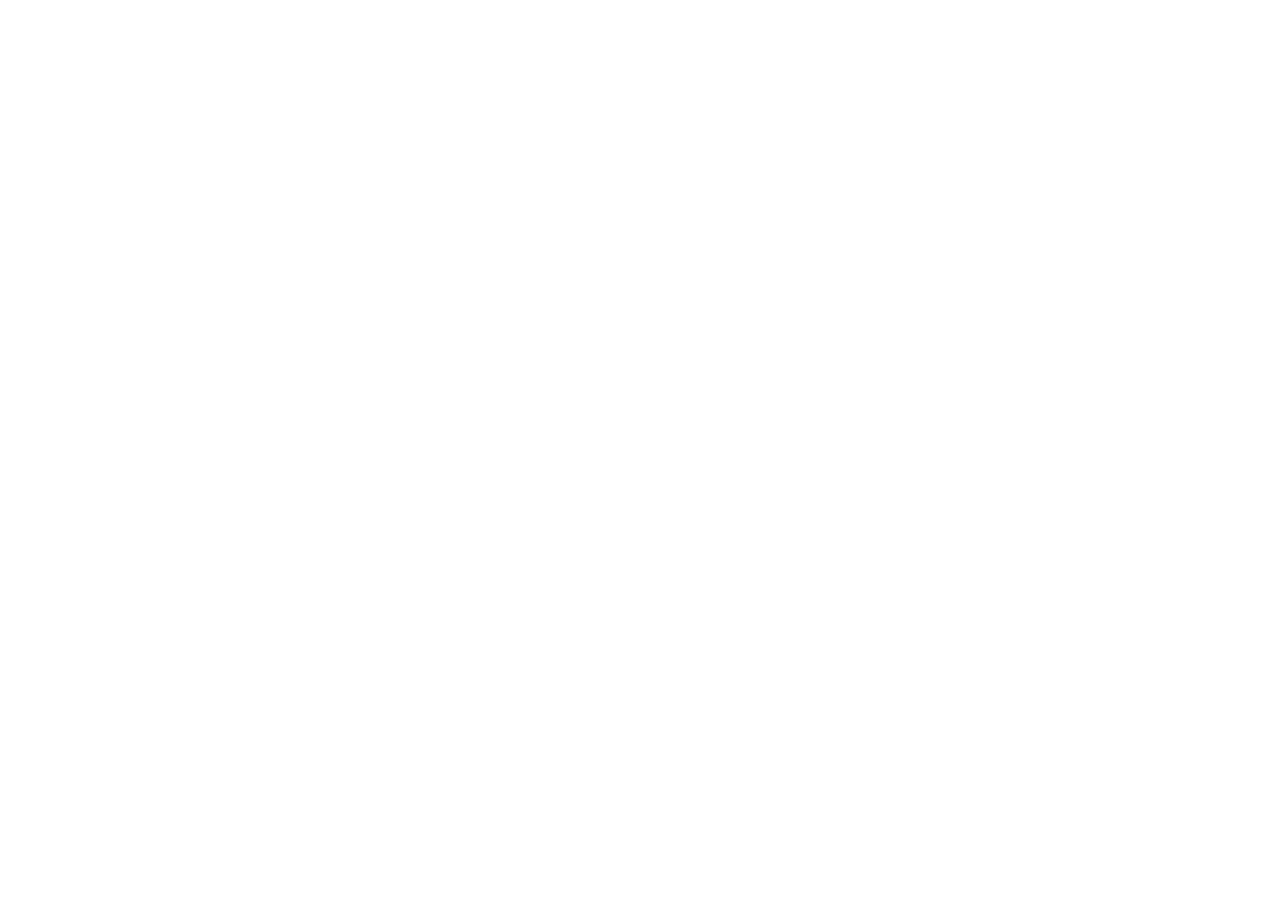
==== index.html @ 4f9fa28c "Setup" ====
<!DOCTYPE html>
<html lang="en">
<head>
    <meta charset="UTF-8">
    <meta name="viewport"       content="width=device-width, initial-scale=1.0">
    <meta http-equiv="X-UA-Compatible" content="ie=edge">
    <meta name="author"         content="Roach">
    <meta name="keywords"       content="forms + login + signup + design">
    <meta name="description"    content="UI/UX login form designed by Roach">

    <!-- Webpage icon -->
    <link rel="icon" href="imgaes/Background-1.png">

    <!-- Linking external styling sheets -->
    <link rel="stylesheet" href="css/style.css"         type="text/css">
    <link rel="stylesheet" href="css/mediaQuery.css"    type="text/css">

    <!-- Linking font-awesome resource sheet -->
    <link rel="stylesheet" href="fonts/css/all.css"     type="text/css">

    <title>Fire Bender </title>
</head>
<body>
    
</body>
</html>
---- css/style.css ----
*{
    padding: 0;
    margin: 0;
    font-family: "Poppins";
}
body{
    width: 100%;
    height: 100vh;
    background-image: url(../images/Background-1.png);
    background-position: center;
    background-size: cover;
    background-repeat: no-repeat;

}
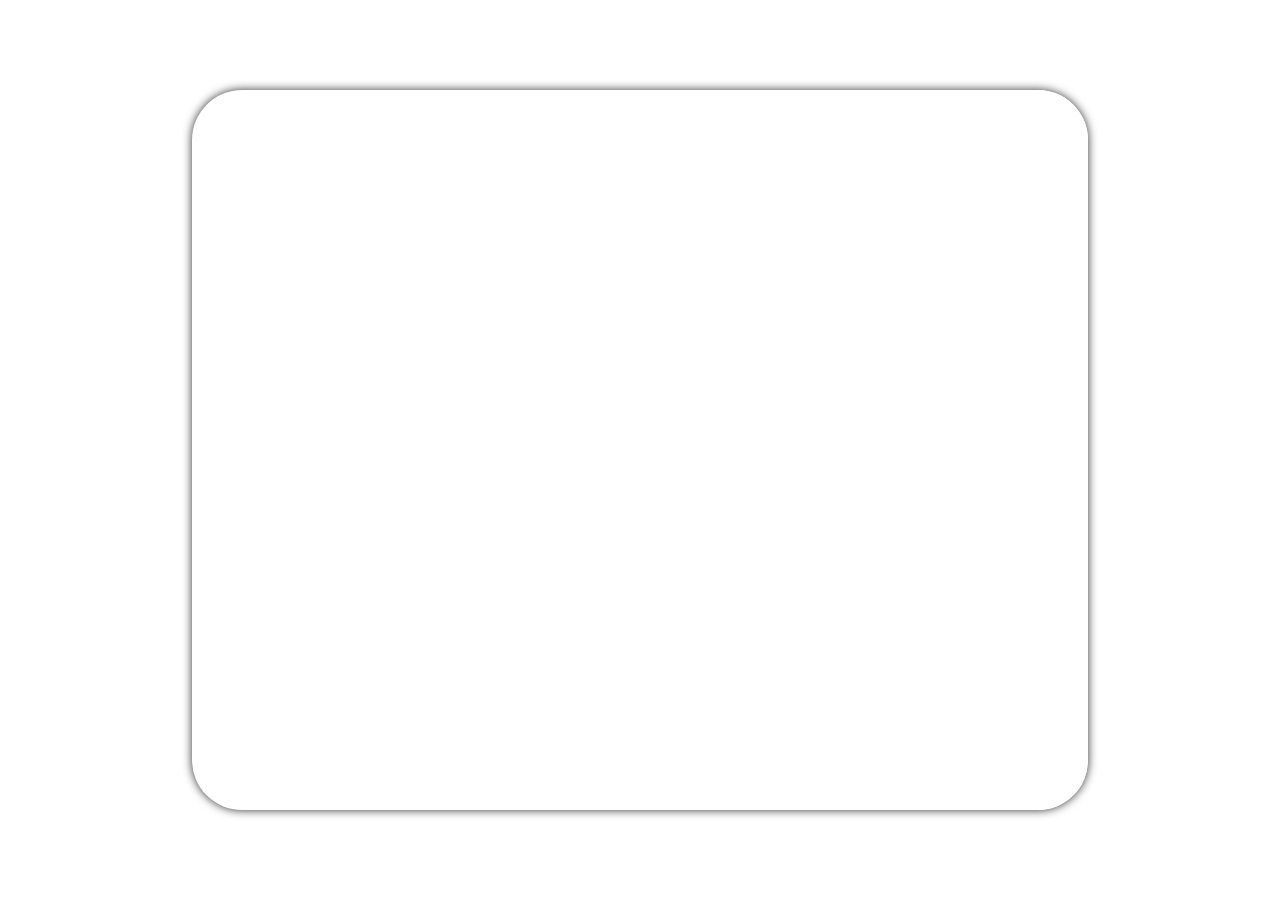
==== commit 4f1d67d1: "Right Banner Design" ====
--- a/index.html
+++ b/index.html
@@ -21,6 +21,23 @@
     <title>Fire Bender </title>
 </head>
 <body>
+
+    <div class="mainBody">
+        <div class="left-panel">
+
+            <div class="button-1">
+                <span>Fire Bender</span>
+            </div>
+
+            <div class="button-2">
+                <button type="button" class="signup">Sign Up</button>
+                <button type="button" class="joinus">Join Us</button>
+            </div>
+
+        </div>
+
+        <div class="right-panel"></div>
+    </div>
     
 </body>
 </html>--- a/css/style.css
+++ b/css/style.css
@@ -10,5 +10,84 @@
     background-position: center;
     background-size: cover;
     background-repeat: no-repeat;
+    display: flex;
 
-}+}
+
+/** styling Main Body **/
+.mainBody{
+    width: 70%;
+    height: 80vh;
+    margin:auto;
+    border-radius: 50px;
+    box-shadow: 0 0 10px #2F2F2F;
+    background-color: white;
+    overflow: hidden;
+    display: flex;
+}
+.left-panel{
+    width: 60%;
+    height: 78vh;
+    background-image: url(../images/Background.png);
+    background-position: center;
+    background-size: cover;
+    background-repeat: no-repeat;
+    clip-path: polygon(0 0, 100% 0, 85% 100%, 0 100%);
+    margin: auto;
+    border-radius: 50px;
+    margin-left: 0.5%;
+    display: flex;
+ 
+    
+}
+.right-panel{
+    width: 40%;
+    height: 80vh;
+    background-color: white;
+    display: flex;
+    flex-direction: column;
+    justify-content: center;
+    align-items: center;
+}
+.button-1{
+    width: 50%;
+    height: 10%;
+    margin-left: 7%;
+    margin-top: 5%;
+}
+.button-1 span{
+    color: white;
+    font-size: 20px;
+    font-weight: 500;
+    line-height: 60px;
+}
+.button-2{
+    width: 50%;
+    height: 10%;
+    margin-top: 5%;
+}
+.button-2 .signup{
+    margin-left: 30%;
+    border: none;
+    background-color: transparent;
+    font-size: 15px;
+    margin-top: 2%;
+    padding: 10px;
+    padding-left: 20px;
+    padding-right: 20px;
+    border-radius: 50px;
+    color: white;
+
+}
+.button-2 .joinus{
+    border: none;
+    background-color: transparent;
+    font-size: 15px;
+    margin-top: 2%;
+    padding: 10px;
+    padding-left: 20px;
+    padding-right: 20px;
+    border: 2px solid white;
+    border-radius: 50px;
+    color: white;
+}
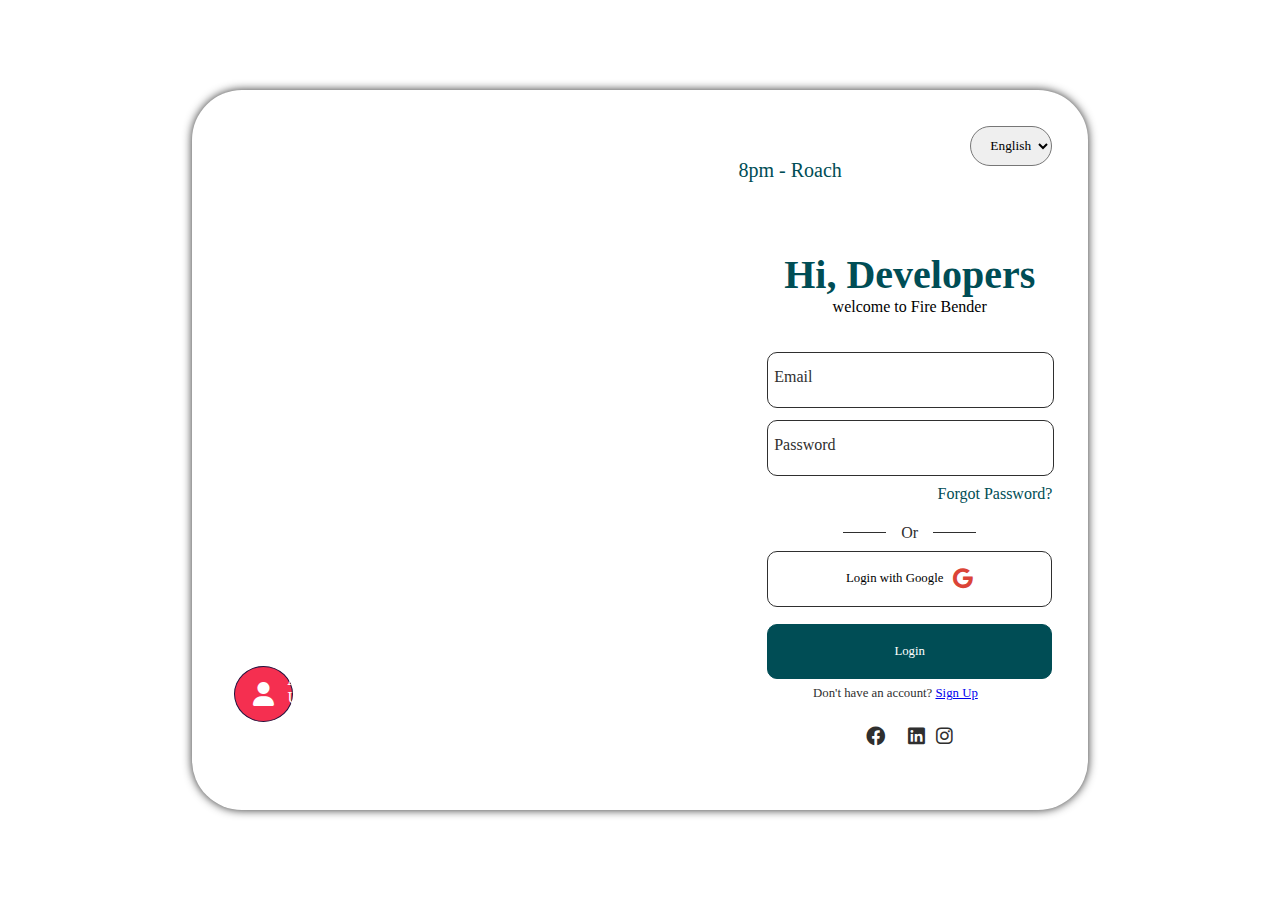
==== commit 067b2441: "HELLO" ====
--- a/index.html
+++ b/index.html
@@ -2,42 +2,199 @@
 <html lang="en">
 <head>
     <meta charset="UTF-8">
-    <meta name="viewport"       content="width=device-width, initial-scale=1.0">
+    <meta name="viewport" content="width=device-width, initial-scale=1.0">
     <meta http-equiv="X-UA-Compatible" content="ie=edge">
-    <meta name="author"         content="Roach">
-    <meta name="keywords"       content="forms + login + signup + design">
-    <meta name="description"    content="UI/UX login form designed by Roach">
+    <meta name="author" content="Roach">
+    <meta name="keywords" content="forms + login + signup + design">
+    <meta name="description" content="UI/UX login form designed by Roach">
 
     <!-- Webpage icon -->
-    <link rel="icon" href="imgaes/Background-1.png">
+    <link rel="icon" href="images/logo.png">
 
     <!-- Linking external styling sheets -->
-    <link rel="stylesheet" href="css/style.css"         type="text/css">
-    <link rel="stylesheet" href="css/mediaQuery.css"    type="text/css">
+    <link rel="stylesheet" href="css/style.css" type="text/css">
+    <link rel="stylesheet" href="css/mediaQuery.css" type="text/css">
 
     <!-- Linking font-awesome resource sheet -->
-    <link rel="stylesheet" href="fonts/css/all.css"     type="text/css">
-
-    <title>Fire Bender </title>
+    <link rel="stylesheet" href="fonts/css/all.css" type="text/css">
+
+    <!-- cdn for online font awesome -->
+    <link rel="stylesheet" href="https://cdnjs.cloudflare.com/ajax/libs/font-awesome/6.7.0/css/all.min.css" integrity="sha512-9xKTRVabjVeZmc+GUW8GgSmcREDunMM+Dt/GrzchfN8tkwHizc5RP4Ok/MXFFy5rIjJjzhndFScTceq5e6GvVQ==" crossorigin="anonymous" referrerpolicy="no-referrer" />
+
+    <title>8pm | Signup</title>
 </head>
 <body>
-
     <div class="mainBody">
         <div class="left-panel">
-
             <div class="button-1">
-                <span>Fire Bender</span>
-            </div>
-
-            <div class="button-2">
-                <button type="button" class="signup">Sign Up</button>
-                <button type="button" class="joinus">Join Us</button>
-            </div>
-
+                <span>8PM</span>
+            
+            </div>
+
+            <div class="section-3">
+            </div>
+
+            <div class="section-4">
+                <div class="user">
+                    <i class="fa-solid fa-user"></i>
+                </div>
+            
+                <div class="details">
+                    <span><strong>AlSoft </strong> <br> UI & Illustrations</span>
+                </div>
+
+                <div class="arrows">
+                    <i class="fa-solid fa-arrow-left fa-bounce" id="left"></i>
+                    <i class="fa-solid fa-arrow-right fa-bounce" id="right"></i>
+                </div>
+            </div>
         </div>
 
-        <div class="right-panel"></div>
+        <div class="right-panel">
+            <!-- adding form elements-->
+            <div class="label">
+                <h1>8pm - Roach</h1>
+
+                <select id="language" name="language">
+                    <option value="en">English</option>
+                    <option value="fr">French</option>
+                    <option value="es">Spanish</option>
+                    <option value="de">German</option>
+                    <option value="it">Italian</option>
+                    <option value="pt">Portuguese</option>
+                    <option value="ar">Arabic</option>
+                    <option value="zh">Chinese</option>
+                    <option value="ja">Japanese</option>
+                </select>
+            </div>
+
+            <!-- Forms container -->
+            <div class="forms-container">
+                <!-- Login Form -->
+                <form class="login-form">
+                    <h1>Hi, Developers</h1>
+                    <h6>welcome to Fire Bender</h6>
+
+                    <div class="email">
+                        <input type="email" required>
+                        <label>Email</label>
+                    </div>
+
+                    <div class="password">
+                        <input type="password" required>
+                        <label>Password</label>
+                    </div>
+
+                    <label class="forgot-password toggle-forgot">Forgot Password?</label>
+
+                    <div class="Or">
+                        <div class="one"></div>
+                        <span>Or</span>
+                        <div class="two"></div>
+                    </div>
+
+                    <button type="button" class="google">
+                        Login with Google
+                        <i class="fa-brands fa-google" id="icon-google"></i>
+                    </button>
+
+                    <button type="submit" class="login">Login</button>
+
+                    <div class="options">
+                        <label>Don't have an account? 
+                            <a href="#" class="toggle-form">Sign Up</a>
+                        </label>
+                    </div>
+
+                    <div class="socials">
+                        <i class="fa-brands fa-facebook" id="icon-facebook"></i>
+                        <i class="fa-brands fa-x-twitter" id="icon-twitter"></i>
+                        <i class="fa-brands fa-linkedin" id="icon-linkedin"></i>
+                        <i class="fa-brands fa-instagram" id="icon-instagram"></i>
+                    </div>
+                </form>
+
+                <!-- Signup Form -->
+                <form class="signup-form">
+                    <h1>Create Account</h1>
+                    <h6>join the Fire Bender community</h6>
+
+                    <div class="name">
+                        <input type="text" required>
+                        <label>Full Name</label>
+                    </div>
+
+                    <div class="email">
+                        <input type="email" required>
+                        <label>Email</label>
+                    </div>
+
+                    <div class="password">
+                        <input type="password" required>
+                        <label>Password</label>
+                    </div>
+
+                    <div class="confirm-password">
+                        <input type="password" required>
+                        <label>Confirm Password</label>
+                    </div>
+
+                    <div class="Or">
+                        <div class="one"></div>
+                        <span>Or</span>
+                        <div class="two"></div>
+                    </div>
+
+                    <button type="button" class="google">
+                        Sign up with Google
+                        <i class="fa-brands fa-google" id="icon-google"></i>
+                    </button>
+
+                    <button type="submit" class="signup-btn">Sign Up</button>
+
+                    <div class="options">
+                        <label>Already have an account? 
+                            <a href="#" class="toggle-form">Login</a>
+                        </label>
+                    </div>
+
+                    <div class="socials">
+                        <i class="fa-brands fa-facebook" id="icon-facebook"></i>
+                        <i class="fa-brands fa-x-twitter" id="icon-twitter"></i>
+                        <i class="fa-brands fa-linkedin" id="icon-linkedin"></i>
+                        <i class="fa-brands fa-instagram" id="icon-instagram"></i>
+                    </div>
+                </form>
+
+                <!-- Forgot Password Form -->
+                <form class="forgot-form">
+                    <h1>Reset Password</h1>
+                    <h6>we'll send you reset instructions</h6>
+
+                    <div class="email">
+                        <input type="email" required>
+                        <label>Email</label>
+                    </div>
+
+                    <button type="submit" class="reset-btn">Send Reset Link</button>
+
+                    <div class="options">
+                        <label>Remember your password? 
+                            <a href="#" class="toggle-login">Login</a>
+                        </label>
+                    </div>
+
+                    <div class="socials">
+                        <i class="fa-brands fa-facebook" id="icon-facebook"></i>
+                        <i class="fa-brands fa-x-twitter" id="icon-twitter"></i>
+                        <i class="fa-brands fa-linkedin" id="icon-linkedin"></i>
+                        <i class="fa-brands fa-instagram" id="icon-instagram"></i>
+                    </div>
+                </form>
+            </div>
+        </div>
     </div>
     
+    <script src="js/script.js"></script>
 </body>
 </html>--- a/css/style.css
+++ b/css/style.css
@@ -6,7 +6,7 @@
 body{
     width: 100%;
     height: 100vh;
-    background-image: url(../images/Background-1.png);
+    background-image: url(../images/8pm-3.png);
     background-position: center;
     background-size: cover;
     background-repeat: no-repeat;
@@ -28,7 +28,7 @@
 .left-panel{
     width: 60%;
     height: 78vh;
-    background-image: url(../images/Background.png);
+    background-image: url(../images/8pm-3\ -\ Copy.png);
     background-position: center;
     background-size: cover;
     background-repeat: no-repeat;
@@ -37,22 +37,21 @@
     border-radius: 50px;
     margin-left: 0.5%;
     display: flex;
+    flex-direction: column;
  
     
 }
 .right-panel{
     width: 40%;
     height: 80vh;
-    background-color: white;
+    background-color: transparent;
     display: flex;
     flex-direction: column;
-    justify-content: center;
-    align-items: center;
+
 }
 .button-1{
-    width: 50%;
-    height: 10%;
-    margin-left: 7%;
+    width: 100%;
+    height: 10%;
     margin-top: 5%;
 }
 .button-1 span{
@@ -60,14 +59,11 @@
     font-size: 20px;
     font-weight: 500;
     line-height: 60px;
-}
-.button-2{
-    width: 50%;
-    height: 10%;
-    margin-top: 5%;
-}
-.button-2 .signup{
-    margin-left: 30%;
+    margin-left: 7%;
+}
+
+.button-1 .signup{
+    margin-left: 35%;
     border: none;
     background-color: transparent;
     font-size: 15px;
@@ -79,7 +75,7 @@
     color: white;
 
 }
-.button-2 .joinus{
+.button-1 .joinus{
     border: none;
     background-color: transparent;
     font-size: 15px;
@@ -91,3 +87,784 @@
     border-radius: 50px;
     color: white;
 }
+
+.section-3{
+    width: 100%;
+    height: 70%;
+
+}
+.section-4{
+    width: 100%;
+    height: 20%;
+    display: flex;    
+}
+.section-4 .user{
+    width: 10%;
+    height:  100%;
+    margin-left: 7%;
+}
+.section-4 .user i{
+    color: white;
+    font-size: 1.5rem;
+    border: 1px solid #23133E;
+    padding: 15px;
+    padding-left: 18px;
+    padding-right: 18px;
+    border-radius: 50%;
+    background-color: #F52F50;
+}
+.section-4 .details{
+    color: white;
+    margin-top: 5px;
+}
+
+.section-4 .arrows{
+    width: 20%;
+    margin-left: 35%;
+}
+.section-4 .arrows #left,
+.section-4 .arrows #right{
+    font-size: 1rem;
+    color: white;
+    border: 1px solid white;
+    padding: 15px;
+    border-radius: 50px;
+    margin-right: 5%;
+    cursor: pointer;
+    transition: .5s;
+    background: transparent;
+}
+.section-4 .arrows #left:hover,
+.section-4 .arrows #right:hover{
+    background-color: #F52F50;
+    border: 1px solid #F52F50;
+    transition: .5s;
+}
+
+/** styling the right panel element **/
+.label{
+    height: 15%;
+    display: flex;
+    justify-content: space-between;
+   
+}
+.label h1{
+    font-size: 20px;
+    font-weight: 500;
+    line-height: 160px;
+    margin-left: 2%;
+    color: #004D55;
+}
+.label #language{
+    height: 40px;
+    margin-right: 10%;
+    margin-top: 10%;
+    border-radius: 50px;
+    text-indent: 15px;
+}
+
+/** styling the form and its elements **/
+form{
+    width: 80%;
+    height: 80%;
+}
+form h1{
+    text-align: center;
+    margin-top: 15%;
+    font-size: 2.5rem;
+    color: #004D55;
+}
+form h6{
+    text-align: center;
+    font-size: 1rem;
+    font-weight: 300;
+}
+
+.email{
+    position: relative;
+    height: 10%;
+    margin-top: 10%;
+
+}
+.email input{
+    width: 80%;
+    height: 85%;
+    padding: 1px 0;
+    color: #2F2F2F;
+    outline: none;
+    background: transparent;
+    margin-left: 10%;
+    border: 1px solid #2F2F2F;
+    border-radius: 10px;
+    text-indent: 10px;
+}
+.email label{
+    position: absolute;
+    top: 20%;
+    left: 12%;
+    color: #2F2F2F;
+    font-size: 1rem;
+    pointer-events: none;
+    transition: .5s;
+}
+
+.password{
+    position: relative;
+    height: 10%;
+    margin-top: 2%;
+
+}
+.password input{
+    width: 80%;
+    height: 85%;
+    padding: 1px 0;
+    color: #2F2F2F;
+    outline: none;
+    background: transparent;
+    margin-left: 10%;
+    border: 1px solid #2F2F2F;
+    border-radius: 10px;
+    text-indent: 10px;
+}
+.password label{
+    position: absolute;
+    top: 20%;
+    left: 12%;
+    color: #2F2F2F;
+    font-size: 1rem;
+    pointer-events: none;
+    transition: .5s;
+}
+/** adding focus effects **/
+.email input:focus ~ label,
+.email input:valid ~ label{
+    top: -7px;
+    left: 15%;
+    color: #004D55;
+    font-size: .8rem;
+    transition: .5s;
+    background-color: whitesmoke;
+    padding-left: 10px;
+    padding-right: 10px;
+}
+.password input:focus ~ label,
+.password input:valid ~ label{
+    top: -7px;
+    left: 15%;
+    color: #004D55;
+    font-size: .8rem;
+    transition: .5s;
+    background-color: whitesmoke;
+    padding-left: 10px;
+    padding-right: 10px;
+}
+
+/** more focus effects **/
+.email input:focus,
+.password input:focus{
+    border: 1px solid #004D55;
+    transition: .5s;
+    color: #2F2F2F;
+}
+form label{
+    float: right;
+    margin-right: 10%;
+    color: #004D55;
+    margin-top: 1%;
+}
+
+/** styling the or div **/
+.Or{
+    height: 5%;
+    width: 80%;
+    display: flex;
+    justify-content: center;
+    align-items: center;
+    margin-top: 10%;
+    margin-left: 10%;
+}
+.Or .one,
+.Or .two{
+    width: 15%;
+    height: 1px;
+    background-color: #2F2F2F;
+}
+.Or span{
+    margin: 0 15px;
+    color: #2F2F2F;
+}
+
+/** styling google button **/
+.google{
+    width: 80%;
+    height: 9%;
+    display: flex;
+    border-radius: 10px;
+    justify-content: center;
+    align-items: center;
+    margin-top: 1%;
+    margin-left: 10%;
+    border: 1px solid #2F2F2F;
+    font-size: 0.8rem;
+    background: transparent;
+}
+#icon-google{
+    margin-left: 10px;
+    color: #DB4437;
+    font-size: 1.3rem;
+}
+
+/** styling the login button **/
+.login{
+    width: 80%;
+    height: 9%;
+    border-radius: 10px;
+    border: 1px solid #004D55;
+    margin-left: 10%;
+    margin-top: 5%;
+    background-color: #004D55;
+    color: white;
+    font-size: 0.8rem;
+}
+/** styling the option div **/
+.options{
+    width: 80%;
+    height: 5%;
+    margin-left: 10%;
+    display: flex;
+    justify-content: center;
+    margin-top: 1%;
+}
+.options label{
+    color: #2F2F2F;
+    font-size: 0.8rem;
+}
+.options .signup{
+    color: #004D55;
+    font-size: 0.8rem;
+    text-decoration: none;
+    cursor: pointer;
+    transition: .5s;
+}
+.options .signup:hover{
+    text-decoration: underline;
+    transition: .5s;
+}
+
+
+/** styling social media icons **/
+.socials{
+    display: flex;
+    width:80%;
+    height: 10%;
+    justify-content: center;
+    margin-left: 10%;
+    margin-top: 2%;
+}
+.socials i{
+    color: #2F2F2F;
+    font-size: 1.2rem;
+    margin: 2%;
+    transition: .8s;
+}
+
+/* Forms Container Styles */
+.forms-container {
+    position: relative;
+    width: 100%;
+    height: 100%;
+    overflow-y: auto;
+    overflow-x: hidden;
+}
+
+.login-form,
+.signup-form {
+    position: absolute;
+    width: 100%;
+    height: 100%;
+    transition: transform 0.6s ease-in-out;
+}
+
+.login-form {
+    left: 0;
+    transform: translateX(0);
+}
+
+.signup-form {
+    left: 0;
+    transform: translateX(100%);
+}
+
+.login-form.slide-out {
+    transform: translateX(-100%);
+}
+
+.signup-form.slide-in {
+    transform: translateX(0);
+}
+
+/* Signup Form Specific Styles */
+.signup-form .name,
+.signup-form .email,
+.signup-form .password,
+.signup-form .confirm-password {
+    position: relative;
+    height: 10%;
+    margin-top: 2%;
+}
+
+.signup-form .name {
+    margin-top: 10%;
+}
+
+.signup-form h1 {
+    text-align: center;
+    margin-top: 15%;
+    font-size: 2.5rem;
+    color: #004D55;
+}
+
+.signup-form h6 {
+    text-align: center;
+    font-size: 1rem;
+    font-weight: 300;
+}
+
+.signup-form .Or {
+    height: 5%;
+    width: 80%;
+    display: flex;
+    justify-content: center;
+    align-items: center;
+    margin-top: 10%;
+    margin-left: 10%;
+}
+
+.signup-form .google {
+    width: 80%;
+    height: 9%;
+    display: flex;
+    border-radius: 10px;
+    justify-content: center;
+    align-items: center;
+    margin-top: 1%;
+    margin-left: 10%;
+    border: 1px solid #2F2F2F;
+    font-size: 0.8rem;
+    background: transparent;
+    cursor: pointer;
+}
+
+.signup-form .signup-btn {
+    width: 80%;
+    height: 9%;
+    border-radius: 10px;
+    border: 1px solid #004D55;
+    margin-left: 10%;
+    margin-top: 5%;
+    background-color: #004D55;
+    color: white;
+    font-size: 0.8rem;
+    cursor: pointer;
+}
+
+.signup-form .options {
+    width: 80%;
+    height: 5%;
+    margin-left: 10%;
+    display: flex;
+    justify-content: center;
+    margin-top: 1%;
+}
+
+.signup-form .socials {
+    display: flex;
+    width: 80%;
+    height: 10%;
+    justify-content: center;
+    margin-left: 10%;
+    margin-top: 2%;
+}
+
+/* Input field styles for signup form */
+.signup-form .name input,
+.signup-form .email input,
+.signup-form .password input,
+.signup-form .confirm-password input {
+    width: 80%;
+    height: 85%;
+    padding: 1px 0;
+    color: #2F2F2F;
+    outline: none;
+    background: transparent;
+    margin-left: 10%;
+    border: 1px solid #2F2F2F;
+    border-radius: 10px;
+    text-indent: 10px;
+}
+
+.signup-form .name label,
+.signup-form .email label,
+.signup-form .password label,
+.signup-form .confirm-password label {
+    position: absolute;
+    top: 20%;
+    left: 12%;
+    color: #2F2F2F;
+    font-size: 1rem;
+    pointer-events: none;
+    transition: .5s;
+}
+
+.signup-form .name input:focus ~ label,
+.signup-form .name input:valid ~ label,
+.signup-form .email input:focus ~ label,
+.signup-form .email input:valid ~ label,
+.signup-form .password input:focus ~ label,
+.signup-form .password input:valid ~ label,
+.signup-form .confirm-password input:focus ~ label,
+.signup-form .confirm-password input:valid ~ label {
+    top: -7px;
+    left: 15%;
+    color: #004D55;
+    font-size: .8rem;
+    transition: .5s;
+    background-color: whitesmoke;
+    padding-left: 10px;
+    padding-right: 10px;
+}
+
+.signup-form .name input:focus,
+.signup-form .email input:focus,
+.signup-form .password input:focus,
+.signup-form .confirm-password input:focus {
+    border: 1px solid #004D55;
+    transition: .5s;
+}
+
+/* Forgot Password Form Styles */
+.forgot-form {
+    position: absolute;
+    width: 100%;
+    height: 100%;
+    left: 0;
+    transform: translateX(100%);
+    transition: transform 0.6s ease-in-out;
+}
+
+.forgot-form.slide-in {
+    transform: translateX(0);
+}
+
+.forgot-form h1 {
+    text-align: center;
+    margin-top: 15%;
+    font-size: 2.5rem;
+    color: #004D55;
+}
+
+.forgot-form h6 {
+    text-align: center;
+    font-size: 1rem;
+    font-weight: 300;
+}
+
+.forgot-form .email {
+    position: relative;
+    height: 10%;
+    margin-top: 10%;
+}
+
+.forgot-form .email input {
+    width: 80%;
+    height: 85%;
+    padding: 1px 0;
+    color: #2F2F2F;
+    outline: none;
+    background: transparent;
+    margin-left: 10%;
+    border: 1px solid #2F2F2F;
+    border-radius: 10px;
+    text-indent: 10px;
+}
+
+.forgot-form .email label {
+    position: absolute;
+    top: 20%;
+    left: 12%;
+    color: #2F2F2F;
+    font-size: 1rem;
+    pointer-events: none;
+    transition: .5s;
+}
+
+.forgot-form .email input:focus ~ label,
+.forgot-form .email input:valid ~ label {
+    top: -7px;
+    left: 15%;
+    color: #004D55;
+    font-size: .8rem;
+    transition: .5s;
+    background-color: whitesmoke;
+    padding-left: 10px;
+    padding-right: 10px;
+}
+
+.forgot-form .email input:focus {
+    border: 1px solid #004D55;
+    transition: .5s;
+}
+
+.forgot-form .reset-btn {
+    width: 80%;
+    height: 9%;
+    border-radius: 10px;
+    border: 1px solid #004D55;
+    margin-left: 10%;
+    margin-top: 5%;
+    background-color: #004D55;
+    color: white;
+    font-size: 0.8rem;
+    cursor: pointer;
+}
+
+.forgot-form .reset-btn:hover {
+    background-color: white;
+    color: #004D55;
+    border: 1px solid #004D55;
+    transition: .5s;
+}
+
+.forgot-form .options {
+    width: 80%;
+    height: 5%;
+    margin-left: 10%;
+    display: flex;
+    justify-content: center;
+    margin-top: 5%;
+}
+
+.forgot-form .options label {
+    color: #2F2F2F;
+    font-size: 0.8rem;
+}
+
+.forgot-form .options .toggle-login {
+    color: #004D55;
+    font-size: 0.8rem;
+    text-decoration: none;
+    cursor: pointer;
+    transition: .5s;
+}
+
+.forgot-form .options .toggle-login:hover {
+    text-decoration: underline;
+}
+
+.forgot-form .socials {
+    display: flex;
+    width: 80%;
+    height: 10%;
+    justify-content: center;
+    margin-left: 10%;
+    margin-top: 10%;
+}
+
+.forgot-form .socials i {
+    color: #2F2F2F;
+    font-size: 1.2rem;
+    margin: 2%;
+    transition: .8s;
+}
+
+.forgot-form .socials i:hover {
+    color: #004D55;
+    transition: .8s;
+}
+
+/* Update cursor style for toggles */
+.toggle-forgot,
+.toggle-form,
+.toggle-login {
+    cursor: pointer;
+}
+
+/* New Password Form Styles */
+.new-password-form {
+    width: 80%;
+    height: 80%;
+    margin: auto;
+}
+
+.new-password-form h1 {
+    text-align: center;
+    margin-top: 15%;
+    font-size: 2.5rem;
+    color: #004D55;
+}
+
+.new-password-form h6 {
+    text-align: center;
+    font-size: 1rem;
+    font-weight: 300;
+}
+
+.new-password-form .password,
+.new-password-form .confirm-password {
+    position: relative;
+    height: 10%;
+    margin-top: 2%;
+}
+
+.new-password-form .password {
+    margin-top: 10%;
+}
+
+.new-password-form .password input,
+.new-password-form .confirm-password input {
+    width: 80%;
+    height: 85%;
+    padding: 1px 0;
+    color: #2F2F2F;
+    outline: none;
+    background: transparent;
+    margin-left: 10%;
+    border: 1px solid #2F2F2F;
+    border-radius: 10px;
+    text-indent: 10px;
+}
+
+.new-password-form .password label,
+.new-password-form .confirm-password label {
+    position: absolute;
+    top: 20%;
+    left: 12%;
+    color: #2F2F2F;
+    font-size: 1rem;
+    pointer-events: none;
+    transition: .5s;
+}
+
+.new-password-form .password input:focus ~ label,
+.new-password-form .password input:valid ~ label,
+.new-password-form .confirm-password input:focus ~ label,
+.new-password-form .confirm-password input:valid ~ label {
+    top: -7px;
+    left: 15%;
+    color: #004D55;
+    font-size: .8rem;
+    transition: .5s;
+    background-color: whitesmoke;
+    padding-left: 10px;
+    padding-right: 10px;
+}
+
+.new-password-form .password input:focus,
+.new-password-form .confirm-password input:focus {
+    border: 1px solid #004D55;
+    transition: .5s;
+}
+
+.new-password-form .reset-btn {
+    width: 80%;
+    height: 9%;
+    border-radius: 10px;
+    border: 1px solid #004D55;
+    margin-left: 10%;
+    margin-top: 5%;
+    background-color: #004D55;
+    color: white;
+    font-size: 0.8rem;
+    cursor: pointer;
+}
+
+.new-password-form .reset-btn:hover {
+    background-color: white;
+    color: #004D55;
+    border: 1px solid #004D55;
+    transition: .5s;
+}
+
+.new-password-form .password-requirements {
+    width: 80%;
+    margin: 20px auto;
+    padding: 15px;
+    background-color: #f8f8f8;
+    border-radius: 10px;
+}
+
+.new-password-form .password-requirements h6 {
+    color: #2F2F2F;
+    font-size: 0.9rem;
+    font-weight: 500;
+    margin-bottom: 10px;
+    text-align: left;
+}
+
+.new-password-form .password-requirements ul {
+    list-style: none;
+    padding-left: 10px;
+}
+
+.new-password-form .password-requirements ul li {
+    color: #666;
+    font-size: 0.8rem;
+    margin: 5px 0;
+    position: relative;
+    padding-left: 20px;
+}
+
+.new-password-form .password-requirements ul li:before {
+    content: "•";
+    color: #004D55;
+    position: absolute;
+    left: 0;
+    font-size: 1.2rem;
+}
+
+.new-password-form .options {
+    width: 80%;
+    height: 5%;
+    margin-left: 10%;
+    display: flex;
+    justify-content: center;
+    margin-top: 5%;
+}
+
+.new-password-form .options label {
+    color: #2F2F2F;
+    font-size: 0.8rem;
+}
+
+.new-password-form .options .toggle-login {
+    color: #004D55;
+    font-size: 0.8rem;
+    text-decoration: none;
+    cursor: pointer;
+    transition: .5s;
+}
+
+.new-password-form .options .toggle-login:hover {
+    text-decoration: underline;
+}
+
+.new-password-form .socials {
+    display: flex;
+    width: 80%;
+    height: 10%;
+    justify-content: center;
+    margin-left: 10%;
+    margin-top: 5%;
+}
+
+.new-password-form .socials i {
+    color: #2F2F2F;
+    font-size: 1.2rem;
+    margin: 2%;
+    transition: .8s;
+}
+
+.new-password-form .socials i:hover {
+    color: #004D55;
+    transition: .8s;
+}
